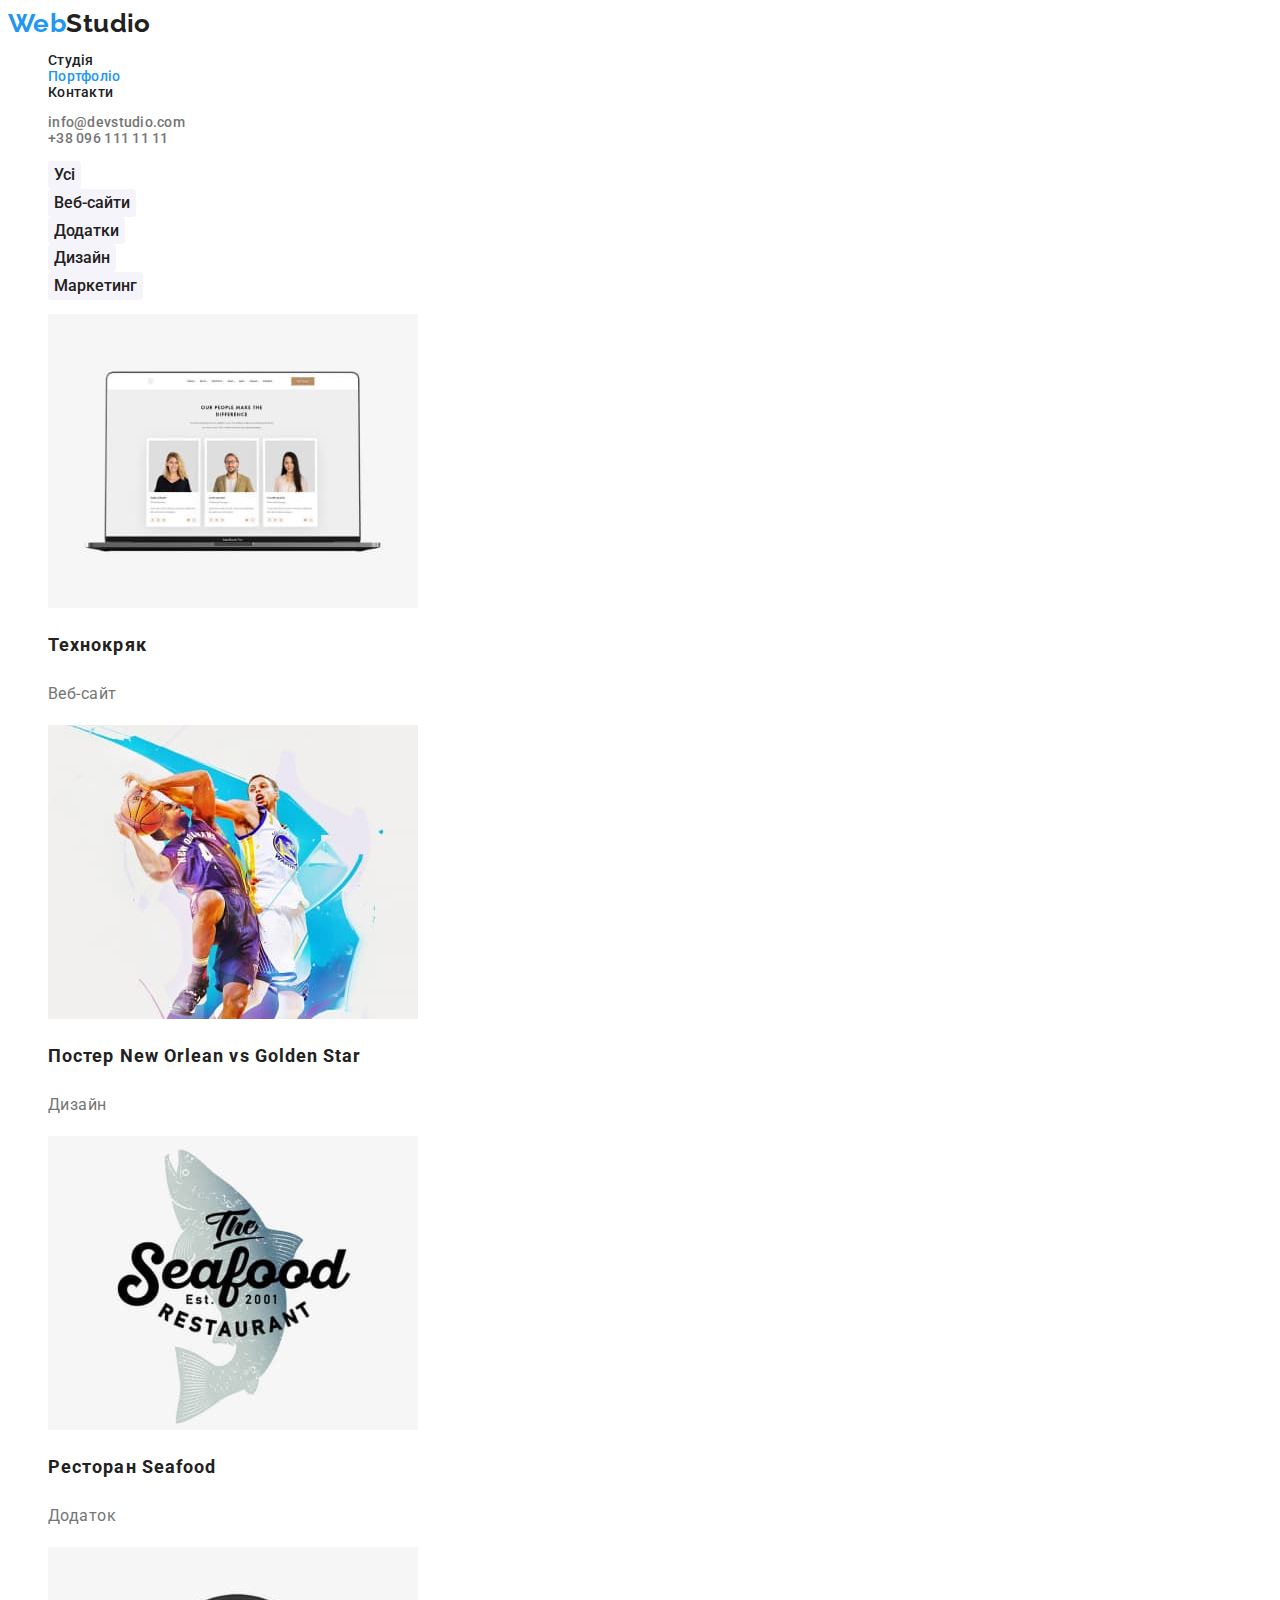
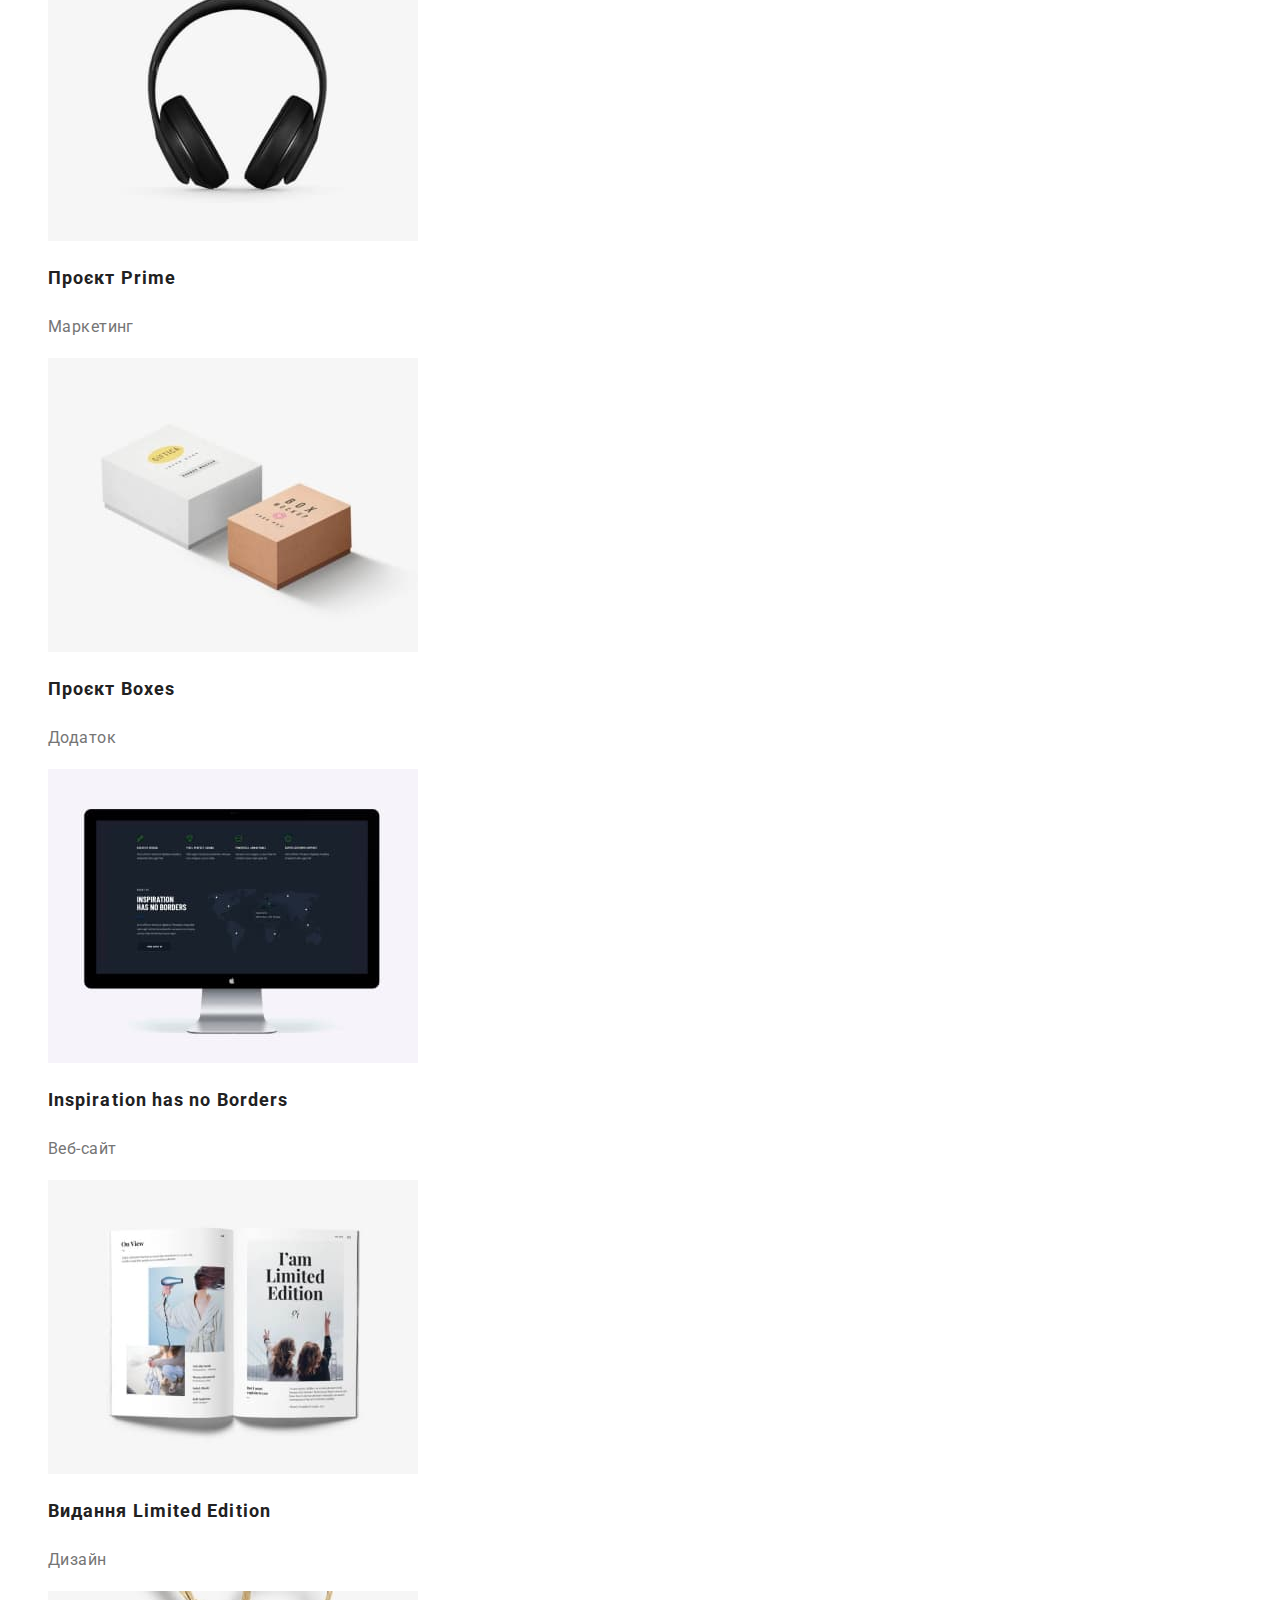
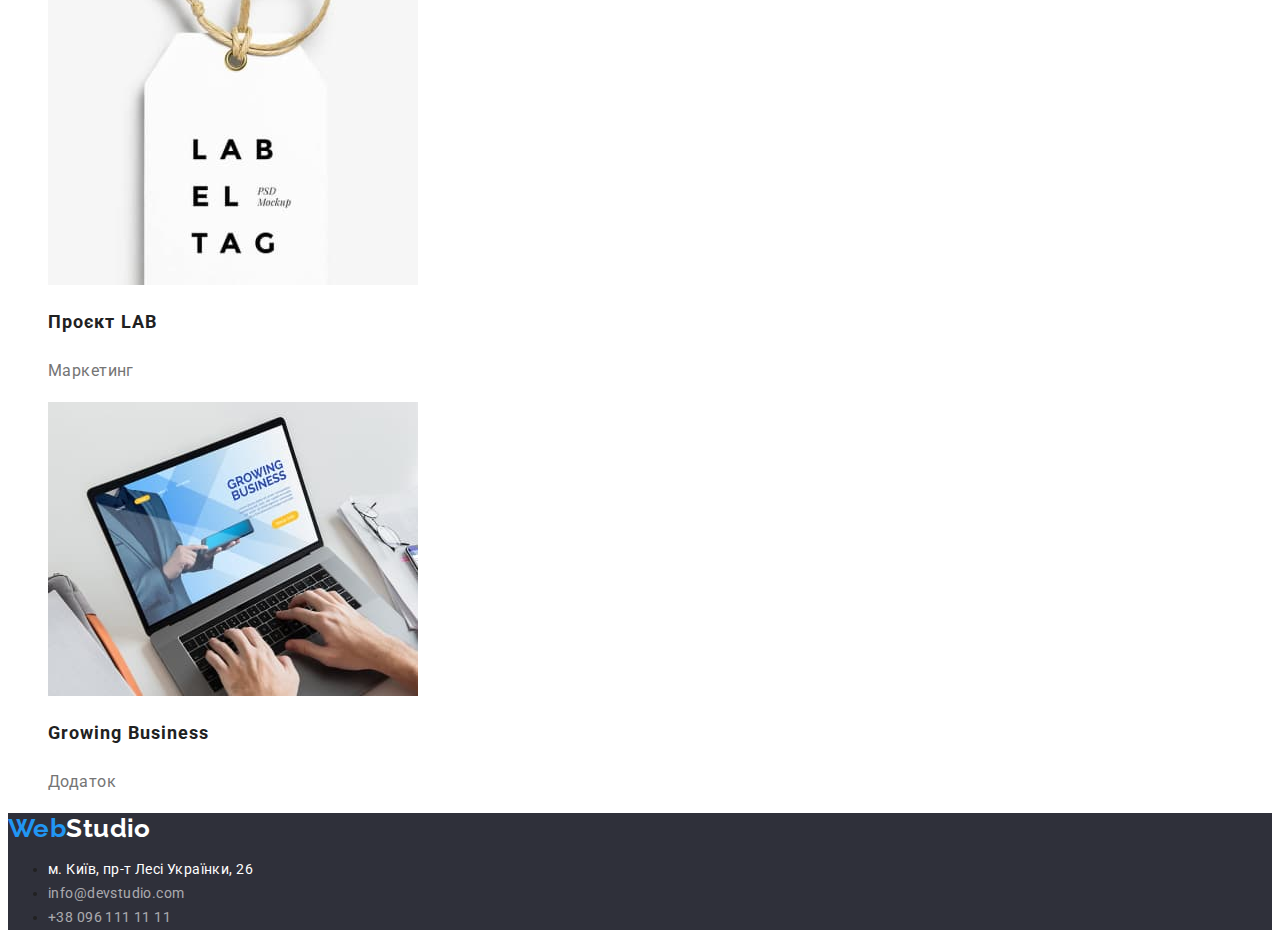
==== portfolio.html @ 31caed01 "Initial commit" ====
<!DOCTYPE html>
<html lang="uk">
  <head>
    <meta charset="UTF-8" />
    <meta http-equiv="X-UA-Compatible" content="IE=edge" />
    <meta name="viewport" content="width=device-width, initial-scale=1.0" />
    <title>Портфоліо</title>
    <link
      href="https://fonts.googleapis.com/css2?family=Raleway:wght@700&family=Roboto:wght@400;500;700;900&display=swap"
      rel="stylesheet"
    />
    <link rel="stylesheet" href="css/style.css" />
  </head>
  <body>
    <header>
      <nav>
        <a href="#" class="logo"><span class="logo-span">Web</span>Studio</a>
        <ul class="page-nav">
          <li><a href="index.html">Студія</a></li>
          <li><a href="portfolio.html" class="active">Портфоліо</a></li>
          <li><a href="#">Контакти</a></li>
        </ul>
      </nav>
      <ul class="contact-nav">
        <li><a href="mailto:info@devstudio.com" class="email">info@devstudio.com</a></li>
        <li><a href="tel:+380961111111" class="phone">+38 096 111 11 11</a></li>
      </ul>
    </header>
    <main>
      <section class="portfolio">
        <h1 class="title">Портфоліо з роботами</h1>
        <ul class="btns">
          <li><button type="button" class="btn">Усі</button></li>
          <li><button type="button" class="btn">Веб-сайти</button></li>
          <li><button type="button" class="btn">Додатки</button></li>
          <li><button type="button" class="btn">Дизайн</button></li>
          <li><button type="button" class="btn">Маркетинг</button></li>
        </ul>
        <ul class="portfolio-items">
          <li>
            <img src="images/portfolio/portfolio1.jpg" alt="website" width="370" height="294" />
            <h2>Технокряк</h2>
            <p>Веб-сайт</p>
          </li>
          <li>
            <img
              src="images/portfolio/portfolio2.jpg"
              alt="basketball poster"
              width="370"
              height="294"
            />
            <h2>Постер New Orlean vs Golden Star</h2>
            <p>Дизайн</p>
          </li>
          <li>
            <img src="images/portfolio/portfolio3.jpg" alt="app seafood" width="370" height="294" />
            <h2>Ресторан Seafood</h2>
            <p>Додаток</p>
          </li>
          <li>
            <img
              src="images/portfolio/portfolio4.jpg"
              alt="marketing project prime"
              width="370"
              height="294"
            />
            <h2>Проєкт Prime</h2>
            <p>Маркетинг</p>
          </li>
          <li>
            <img src="images/portfolio/portfolio5.jpg" alt="app boxes" width="370" height="294" />
            <h2>Проєкт Boxes</h2>
            <p>Додаток</p>
          </li>
          <li>
            <img
              src="images/portfolio/portfolio6.jpg"
              alt="website on screen"
              width="370"
              height="294"
            />
            <h2>Inspiration has no Borders</h2>
            <p>Веб-сайт</p>
          </li>
          <li>
            <img
              src="images/portfolio/portfolio7.jpg"
              alt="magazine design"
              width="370"
              height="294"
            />
            <h2>Видання Limited Edition</h2>
            <p>Дизайн</p>
          </li>
          <li>
            <img
              src="images/portfolio/portfolio8.jpg"
              alt="marketing project lab"
              width="370"
              height="294"
            />
            <h2>Проєкт LAB</h2>
            <p>Маркетинг</p>
          </li>
          <li>
            <img
              src="images/portfolio/portfolio9.jpg"
              alt="app for business"
              width="370"
              height="294"
            />
            <h2>Growing Business</h2>
            <p>Додаток</p>
          </li>
        </ul>
      </section>
    </main>
    <footer class="page-footer">
      <a href="#" class="logo"><span class="logo-span">Web</span>Studio</a>
      <address>
        <ul>
          <li>
            <a href="#" class="address">м. Київ, пр-т Лесі Українки, 26</a>
          </li>
          <li>
            <a href="mailto:info@devstudio.com" class="email">info@devstudio.com</a>
          </li>
          <li>
            <a href="tel:+380961111111" class="phone">+38 096 111 11 11</a>
          </li>
        </ul>
      </address>
    </footer>
  </body>
</html>
---- css/style.css ----
:root {
    --main-color: #2196F3;
    --page-color: #212121;
    --page-light-color: #757575;
    --page-white-color: #FFFFFF;
    --dark-bg: #2F303A;
    --light-bg: #F5F4FA;

}
body {
    font-family: 'Roboto', sans-serif;
    color: var(--page-color);
    font-size: 14px;
    line-height: 1.14;
    letter-spacing: 0.03em;
}

.logo {
    font-family: 'Raleway', sans-serif;
    font-weight: 700;
    font-size: 26px;
    line-height: 1.19;
    text-decoration: none;
    cursor: pointer;
    color: var(--page-color)
} 
.logo > .logo-span {
    color: var(--main-color);
}

.page-nav, .contact-nav {
    list-style: none;
}

.page-nav a {
    font-weight: 500;
    letter-spacing: 0.02em;
    text-decoration: none;
    cursor: pointer;
    color: var(--page-color);
}

.page-nav a:hover {
    color: var(--main-color);
}
.page-nav a:focus {
    color: var(--main-color);
}

.page-nav .active {
    color: var(--main-color);
}

.contact-nav .email {
    font-weight: 500;
    letter-spacing: 0.02em;
    color: var(--page-light-color);
    text-decoration: none;
    cursor: pointer;
}

.contact-nav .phone {
    font-weight: 500;
    letter-spacing: 0.02em;
    color: var(--page-light-color);
    text-decoration: none;
    cursor: pointer;
}

.contact-nav a:hover {
    color: var(--main-color);
}

.contact-nav a:focus {
    color: var(--main-color);
}

.service {
    background: var(--dark-bg);
}

.service .title {
    font-weight: 900;
    font-size: 44px;
    line-height: 1.36;
    text-align: center;
    letter-spacing: 0.06em;
    text-transform: uppercase;
    color: var(--page-white-color);
}

.service .btn {
    font-family: Roboto, sans-serif;
    width: 216px;
    height: 50px;    
    background: var(--main-color);
    box-shadow: 0px 4px 4px rgba(0, 0, 0, 0.15);
    border-radius: 4px;
    font-weight: 700;
    font-size: 16px;
    line-height: 1.88;
    text-align: center;
    letter-spacing: 0.06em;
    color: var(--page-white-color);
}

.benefits .title {
    display: none;
}
.benefits .subtitle{
    font-weight: 700;
    font-size: 14px;
    text-transform: uppercase;
}
.benefits p {
    line-height: 1.71;  
    color: var(--page-light-color);
}

.benefits .list, .actions .list, .team .list {
    list-style: none;
}

.actions .title {
    font-weight: 700;
    font-size: 36px;
    line-height: 1.67;
    text-align: center;
}

.team {
    background: var(--light-bg);
}

.team .title {
    font-weight: 700;
    font-size: 36px;
    line-height: 1.67;
    text-align: center;
}
.team .subtitle {
    font-weight: 500;
    font-size: 16px;
    line-height: 1.19;  
    text-align: center;
}

.team p {
    font-size: 16px;
    line-height: 1.19;
    color: var(--page-light-color);
    text-align: center;
}

.page-footer {
    background: var(--dark-bg);
}

.page-footer .logo {
    font-weight: 700;
    font-size: 26px;
    line-height: 1.19;
    color: var(--page-white-color);
}

.page-footer .address {
    line-height: 1.71;
    color: var(--page-white-color);
    font-style: normal;
    text-decoration: none;
}

.page-footer .email, .page-footer .phone {
    font-weight: 400;
    line-height: 1.71;
    color: rgba(255, 255, 255, 0.6);
    font-style: normal;
    text-decoration: none;
}

.page-footer .address:hover, .page-footer .email:hover,
.page-footer .phone:hover {
    color: var(--main-color);
} 

.page-footer .address:focus,
.page-footer .email:focus,
.page-footer .phone:focus {
    color: var(--main-color);
}

.portfolio .title {
    display: none;
}

.btns, .portfolio-items {
    list-style: none;
}

.btns .btn {
    font-family: 'Roboto', sans-serif;
    background: var(--light-bg);
    border-radius: 4px;
    border: none;
    font-weight: 500;
    font-size: 16px;
    line-height: 1.62;
    text-align: center;  
    color: var(--page-color);
    cursor: pointer;
}

.btns .btn:hover, .btns .btn:focus {
    background: var(--main-color);
    color: var(--page-white-color);
}

.portfolio-items h2{ 
    font-weight: 700;
    font-size: 18px;
    line-height: 2;
    letter-spacing: 0.06em;   
} 

.portfolio-items p {
    font-size: 16px;
    line-height: 1.88;   
    color: var(--page-light-color);
}
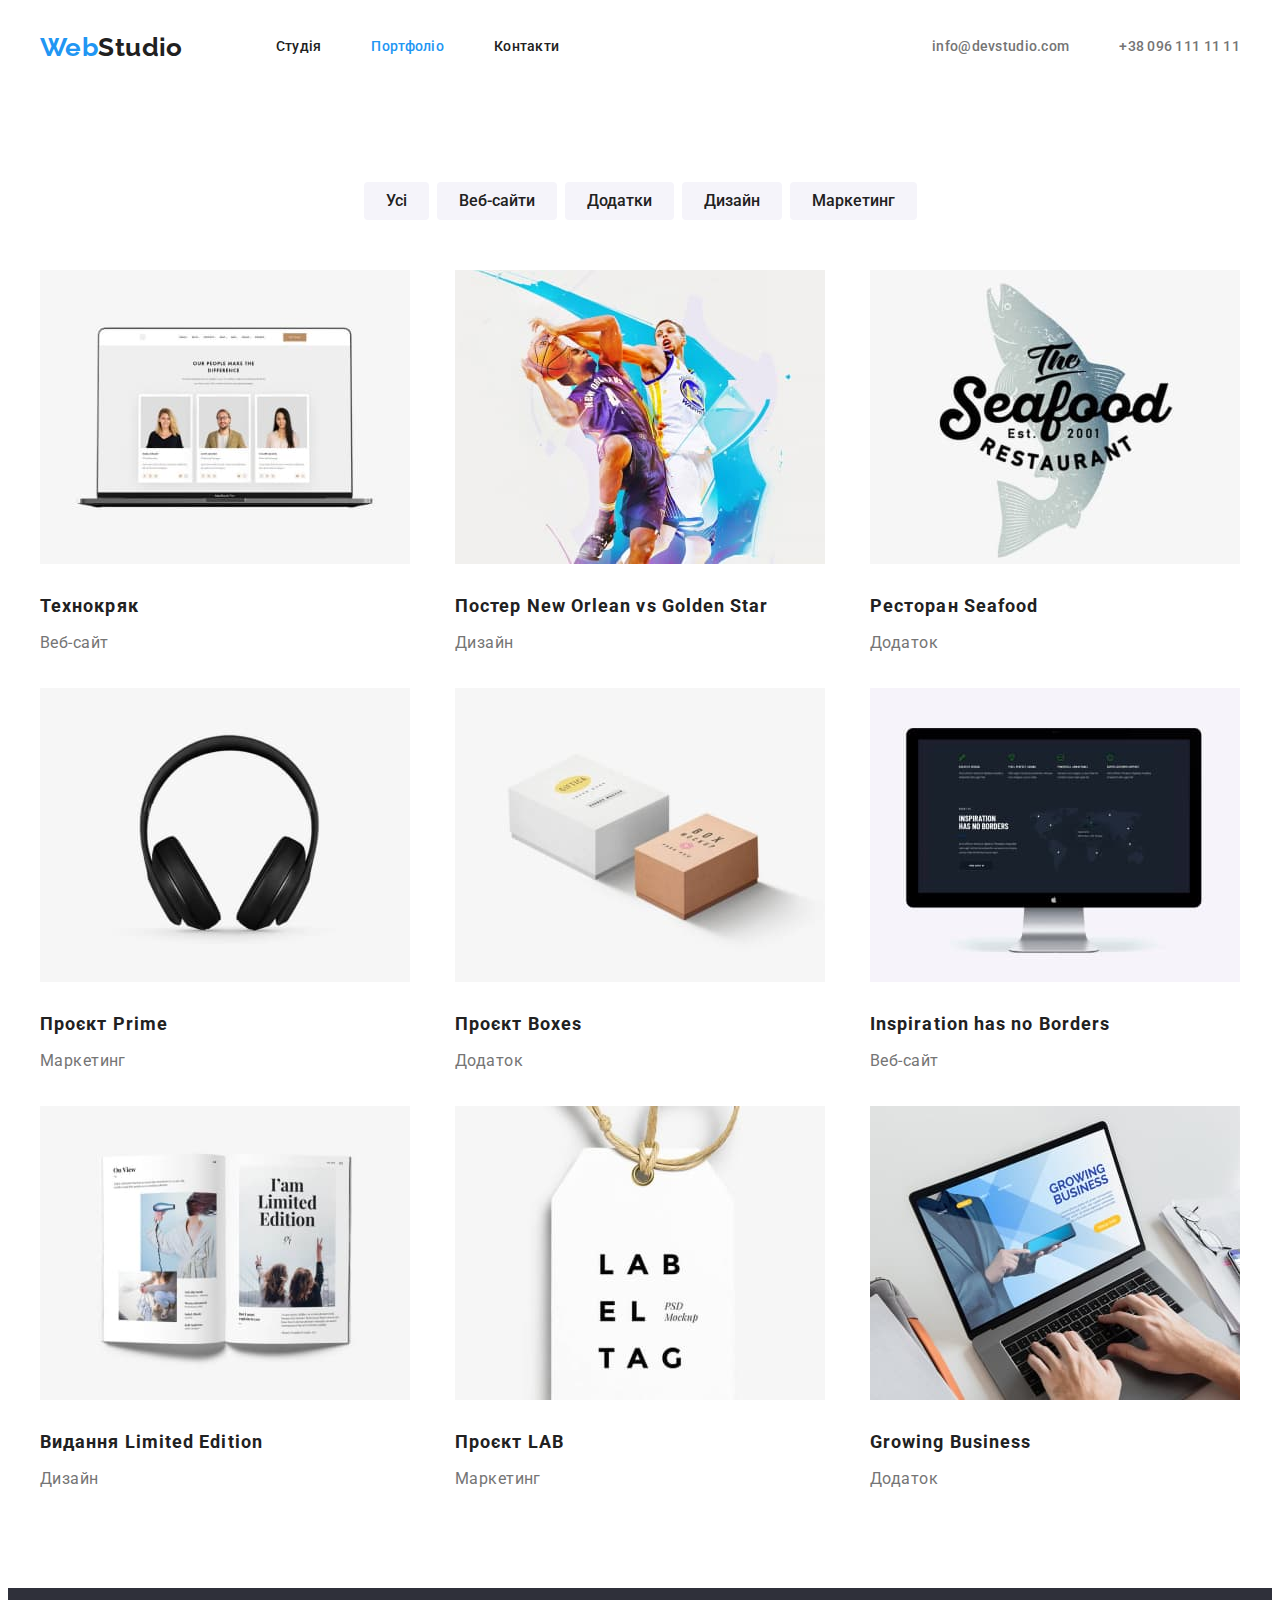
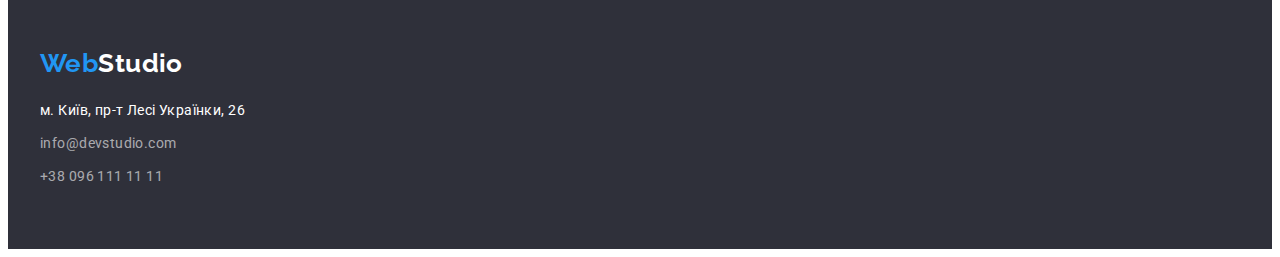
==== commit 455ed4fb: "homework 03" ====
--- a/portfolio.html
+++ b/portfolio.html
@@ -9,127 +9,146 @@
       href="https://fonts.googleapis.com/css2?family=Raleway:wght@700&family=Roboto:wght@400;500;700;900&display=swap"
       rel="stylesheet"
     />
+    <link
+      rel="stylesheet"
+      href="https://cdnjs.cloudflare.com/ajax/libs/modern-normalize/1.1.0/modern-normalize.min.css"
+      integrity="sha512-wpPYUAdjBVSE4KJnH1VR1HeZfpl1ub8YT/NKx4PuQ5NmX2tKuGu6U/JRp5y+Y8XG2tV+wKQpNHVUX03MfMFn9Q=="
+      crossorigin="anonymous"
+      referrerpolicy="no-referrer"
+    />
     <link rel="stylesheet" href="css/style.css" />
   </head>
   <body>
-    <header>
-      <nav>
-        <a href="#" class="logo"><span class="logo-span">Web</span>Studio</a>
-        <ul class="page-nav">
-          <li><a href="index.html">Студія</a></li>
-          <li><a href="portfolio.html" class="active">Портфоліо</a></li>
-          <li><a href="#">Контакти</a></li>
+    <header class="page-header">
+      <div class="container wrapper-nav">
+        <nav class="menu">
+          <a href="#" class="logo"><span class="logo-span">Web</span>Studio</a>
+          <ul class="page-nav">
+            <li class="item-nav"><a href="index.html">Студія</a></li>
+            <li class="item-nav"><a href="portfolio.html" class="active">Портфоліо</a></li>
+            <li class="item-nav"><a href="#">Контакти</a></li>
+          </ul>
+        </nav>
+        <ul class="contact-nav">
+          <li><a href="mailto:info@devstudio.com" class="email">info@devstudio.com</a></li>
+          <li><a href="tel:+380961111111" class="phone">+38 096 111 11 11</a></li>
         </ul>
-      </nav>
-      <ul class="contact-nav">
-        <li><a href="mailto:info@devstudio.com" class="email">info@devstudio.com</a></li>
-        <li><a href="tel:+380961111111" class="phone">+38 096 111 11 11</a></li>
-      </ul>
+      </div>
     </header>
+
     <main>
-      <section class="portfolio">
-        <h1 class="title">Портфоліо з роботами</h1>
-        <ul class="btns">
-          <li><button type="button" class="btn">Усі</button></li>
-          <li><button type="button" class="btn">Веб-сайти</button></li>
-          <li><button type="button" class="btn">Додатки</button></li>
-          <li><button type="button" class="btn">Дизайн</button></li>
-          <li><button type="button" class="btn">Маркетинг</button></li>
-        </ul>
-        <ul class="portfolio-items">
-          <li>
-            <img src="images/portfolio/portfolio1.jpg" alt="website" width="370" height="294" />
-            <h2>Технокряк</h2>
-            <p>Веб-сайт</p>
-          </li>
-          <li>
-            <img
-              src="images/portfolio/portfolio2.jpg"
-              alt="basketball poster"
-              width="370"
-              height="294"
-            />
-            <h2>Постер New Orlean vs Golden Star</h2>
-            <p>Дизайн</p>
-          </li>
-          <li>
-            <img src="images/portfolio/portfolio3.jpg" alt="app seafood" width="370" height="294" />
-            <h2>Ресторан Seafood</h2>
-            <p>Додаток</p>
-          </li>
-          <li>
-            <img
-              src="images/portfolio/portfolio4.jpg"
-              alt="marketing project prime"
-              width="370"
-              height="294"
-            />
-            <h2>Проєкт Prime</h2>
-            <p>Маркетинг</p>
-          </li>
-          <li>
-            <img src="images/portfolio/portfolio5.jpg" alt="app boxes" width="370" height="294" />
-            <h2>Проєкт Boxes</h2>
-            <p>Додаток</p>
-          </li>
-          <li>
-            <img
-              src="images/portfolio/portfolio6.jpg"
-              alt="website on screen"
-              width="370"
-              height="294"
-            />
-            <h2>Inspiration has no Borders</h2>
-            <p>Веб-сайт</p>
-          </li>
-          <li>
-            <img
-              src="images/portfolio/portfolio7.jpg"
-              alt="magazine design"
-              width="370"
-              height="294"
-            />
-            <h2>Видання Limited Edition</h2>
-            <p>Дизайн</p>
-          </li>
-          <li>
-            <img
-              src="images/portfolio/portfolio8.jpg"
-              alt="marketing project lab"
-              width="370"
-              height="294"
-            />
-            <h2>Проєкт LAB</h2>
-            <p>Маркетинг</p>
-          </li>
-          <li>
-            <img
-              src="images/portfolio/portfolio9.jpg"
-              alt="app for business"
-              width="370"
-              height="294"
-            />
-            <h2>Growing Business</h2>
-            <p>Додаток</p>
-          </li>
-        </ul>
+      <section class="portfolio section">
+        <div class="container">
+          <h1 class="title">Портфоліо з роботами</h1>
+          <ul class="btns">
+            <li><button type="button" class="btn">Усі</button></li>
+            <li><button type="button" class="btn">Веб-сайти</button></li>
+            <li><button type="button" class="btn">Додатки</button></li>
+            <li><button type="button" class="btn">Дизайн</button></li>
+            <li><button type="button" class="btn">Маркетинг</button></li>
+          </ul>
+          <ul class="portfolio-items">
+            <li>
+              <img src="images/portfolio/portfolio1.jpg" alt="website" width="370" height="294" />
+              <h2>Технокряк</h2>
+              <p>Веб-сайт</p>
+            </li>
+            <li>
+              <img
+                src="images/portfolio/portfolio2.jpg"
+                alt="basketball poster"
+                width="370"
+                height="294"
+              />
+              <h2>Постер New Orlean vs Golden Star</h2>
+              <p>Дизайн</p>
+            </li>
+            <li>
+              <img
+                src="images/portfolio/portfolio3.jpg"
+                alt="app seafood"
+                width="370"
+                height="294"
+              />
+              <h2>Ресторан Seafood</h2>
+              <p>Додаток</p>
+            </li>
+            <li>
+              <img
+                src="images/portfolio/portfolio4.jpg"
+                alt="marketing project prime"
+                width="370"
+                height="294"
+              />
+              <h2>Проєкт Prime</h2>
+              <p>Маркетинг</p>
+            </li>
+            <li>
+              <img src="images/portfolio/portfolio5.jpg" alt="app boxes" width="370" height="294" />
+              <h2>Проєкт Boxes</h2>
+              <p>Додаток</p>
+            </li>
+            <li>
+              <img
+                src="images/portfolio/portfolio6.jpg"
+                alt="website on screen"
+                width="370"
+                height="294"
+              />
+              <h2>Inspiration has no Borders</h2>
+              <p>Веб-сайт</p>
+            </li>
+            <li>
+              <img
+                src="images/portfolio/portfolio7.jpg"
+                alt="magazine design"
+                width="370"
+                height="294"
+              />
+              <h2>Видання Limited Edition</h2>
+              <p>Дизайн</p>
+            </li>
+            <li>
+              <img
+                src="images/portfolio/portfolio8.jpg"
+                alt="marketing project lab"
+                width="370"
+                height="294"
+              />
+              <h2>Проєкт LAB</h2>
+              <p>Маркетинг</p>
+            </li>
+            <li>
+              <img
+                src="images/portfolio/portfolio9.jpg"
+                alt="app for business"
+                width="370"
+                height="294"
+              />
+              <h2>Growing Business</h2>
+              <p>Додаток</p>
+            </li>
+          </ul>
+        </div>
       </section>
     </main>
     <footer class="page-footer">
-      <a href="#" class="logo"><span class="logo-span">Web</span>Studio</a>
-      <address>
-        <ul>
-          <li>
-            <a href="#" class="address">м. Київ, пр-т Лесі Українки, 26</a>
-          </li>
-          <li>
-            <a href="mailto:info@devstudio.com" class="email">info@devstudio.com</a>
-          </li>
-          <li>
-            <a href="tel:+380961111111" class="phone">+38 096 111 11 11</a>
-          </li>
-        </ul>
-      </address>
+      <div class="container">
+        <a href="#" class="logo"><span class="logo-span">Web</span>Studio</a>
+        <address>
+          <ul class="list">
+            <li class="item">
+              <a href="#" class="address">м. Київ, пр-т Лесі Українки, 26</a>
+            </li>
+            <li class="item">
+              <a href="mailto:info@devstudio.com" class="email">info@devstudio.com</a>
+            </li>
+            <li class="item">
+              <a href="tel:+380961111111" class="phone">+38 096 111 11 11</a>
+            </li>
+          </ul>
+        </address>
+      </div>
     </footer>
   </body>
 </html>
--- a/css/style.css
+++ b/css/style.css
@@ -15,6 +15,38 @@
     letter-spacing: 0.03em;
 }
 
+h1, h2, h3, h4, h5, h6, p, ul {
+    margin: 0;
+    padding: 0;
+}
+
+.container {
+    margin: 0 auto;
+    width: 1200px;
+    padding-left: 15px;
+    padding-right: 15px;
+}
+
+.section {
+    padding-top: 94px;
+    padding-bottom: 94px;
+}
+
+.page-header {
+    padding-top: 24px;
+    padding-bottom: 25px;
+}
+
+.wrapper-nav {
+    display: flex;
+    align-items: center;
+}
+
+.menu {
+    display: flex;
+    align-items: center;
+}
+
 .logo {
     font-family: 'Raleway', sans-serif;
     font-weight: 700;
@@ -22,14 +54,27 @@
     line-height: 1.19;
     text-decoration: none;
     cursor: pointer;
-    color: var(--page-color)
+    color: var(--page-color);
+    margin-right: 93px;
 } 
 .logo > .logo-span {
     color: var(--main-color);
 }
 
-.page-nav, .contact-nav {
-    list-style: none;
+.page-nav {
+    list-style: none;
+    display: flex;
+
+}
+
+.page-nav .item-nav:not(:last-child) {
+    margin-right: 50px;
+}
+
+.contact-nav {
+    list-style: none;
+    display: flex;
+    margin-left: auto;
 }
 
 .page-nav a {
@@ -52,6 +97,8 @@
 }
 
 .contact-nav .email {
+    margin-right: 50px;
+
     font-weight: 500;
     letter-spacing: 0.02em;
     color: var(--page-light-color);
@@ -76,10 +123,16 @@
 }
 
 .service {
+    padding-top: 200px;
+    padding-bottom: 200px;
     background: var(--dark-bg);
 }
 
 .service .title {
+    width: 696px;
+    margin: 0 auto;
+    margin-bottom: 30px;
+
     font-weight: 900;
     font-size: 44px;
     line-height: 1.36;
@@ -90,11 +143,14 @@
 }
 
 .service .btn {
+    display: block;
+    margin: 0 auto;
+    padding: 10px 32px;
+
     font-family: Roboto, sans-serif;
-    width: 216px;
-    height: 50px;    
     background: var(--main-color);
     box-shadow: 0px 4px 4px rgba(0, 0, 0, 0.15);
+    border: none;
     border-radius: 4px;
     font-weight: 700;
     font-size: 16px;
@@ -107,7 +163,20 @@
 .benefits .title {
     display: none;
 }
+
+.benefits .list {
+    display: flex;
+    justify-content: space-between;
+    list-style: none;
+}
+
+.benefits li {
+    width: 270px;
+}
+
 .benefits .subtitle{
+    margin-bottom: 10px;
+
     font-weight: 700;
     font-size: 14px;
     text-transform: uppercase;
@@ -117,28 +186,51 @@
     color: var(--page-light-color);
 }
 
-.benefits .list, .actions .list, .team .list {
-    list-style: none;
+.actions {
+    padding-bottom: 94px;
 }
 
 .actions .title {
+    margin-bottom: 50px;
+
     font-weight: 700;
     font-size: 36px;
     line-height: 1.67;
     text-align: center;
 }
 
+.actions .list {
+    list-style: none;
+    display: flex;
+    justify-content: space-between;
+}
+
 .team {
     background: var(--light-bg);
 }
 
 .team .title {
+    margin-bottom: 50px;
+
     font-weight: 700;
     font-size: 36px;
     line-height: 1.67;
     text-align: center;
 }
+
+.team .list {
+    list-style: none;
+    display: flex;
+    justify-content: space-between;
+}
+
+.team li {
+    width: 270px;
+}
+
 .team .subtitle {
+    margin-top: 30px;
+
     font-weight: 500;
     font-size: 16px;
     line-height: 1.19;  
@@ -146,6 +238,7 @@
 }
 
 .team p {
+    margin-top: 10px;
     font-size: 16px;
     line-height: 1.19;
     color: var(--page-light-color);
@@ -153,14 +246,27 @@
 }
 
 .page-footer {
+    padding-top: 60px;
+    padding-bottom: 60px;
     background: var(--dark-bg);
 }
 
+.page-footer .list {
+    list-style: none;
+}
+
 .page-footer .logo {
+    display: inline-block;
+    margin-bottom: 20px;
+
     font-weight: 700;
     font-size: 26px;
     line-height: 1.19;
     color: var(--page-white-color);
+}
+
+.page-footer .item:not(:last-child) {
+    margin-bottom: 9px;
 }
 
 .page-footer .address {
@@ -193,12 +299,21 @@
     display: none;
 }
 
-.btns, .portfolio-items {
-    list-style: none;
+.btns {
+    margin-bottom: 50px;
+    list-style: none;
+    display: flex;
+    justify-content: center;
+}
+
+.btns li:not(:last-child) {
+    margin-right: 8px;
 }
 
 .btns .btn {
     font-family: 'Roboto', sans-serif;
+    padding: 6px 22px;
+
     background: var(--light-bg);
     border-radius: 4px;
     border: none;
@@ -215,7 +330,16 @@
     color: var(--page-white-color);
 }
 
+.portfolio-items {
+    list-style: none;
+    display: flex;
+    flex-wrap: wrap;
+    justify-content: space-between;
+}
+
 .portfolio-items h2{ 
+    margin-top: 20px;
+
     font-weight: 700;
     font-size: 18px;
     line-height: 2;
@@ -223,7 +347,13 @@
 } 
 
 .portfolio-items p {
+    margin-top: 4px;
+    
     font-size: 16px;
     line-height: 1.88;   
     color: var(--page-light-color);
+}
+
+.portfolio-items li:not(:nth-last-child(-n + 3)) {
+    margin-bottom: 30px;
 }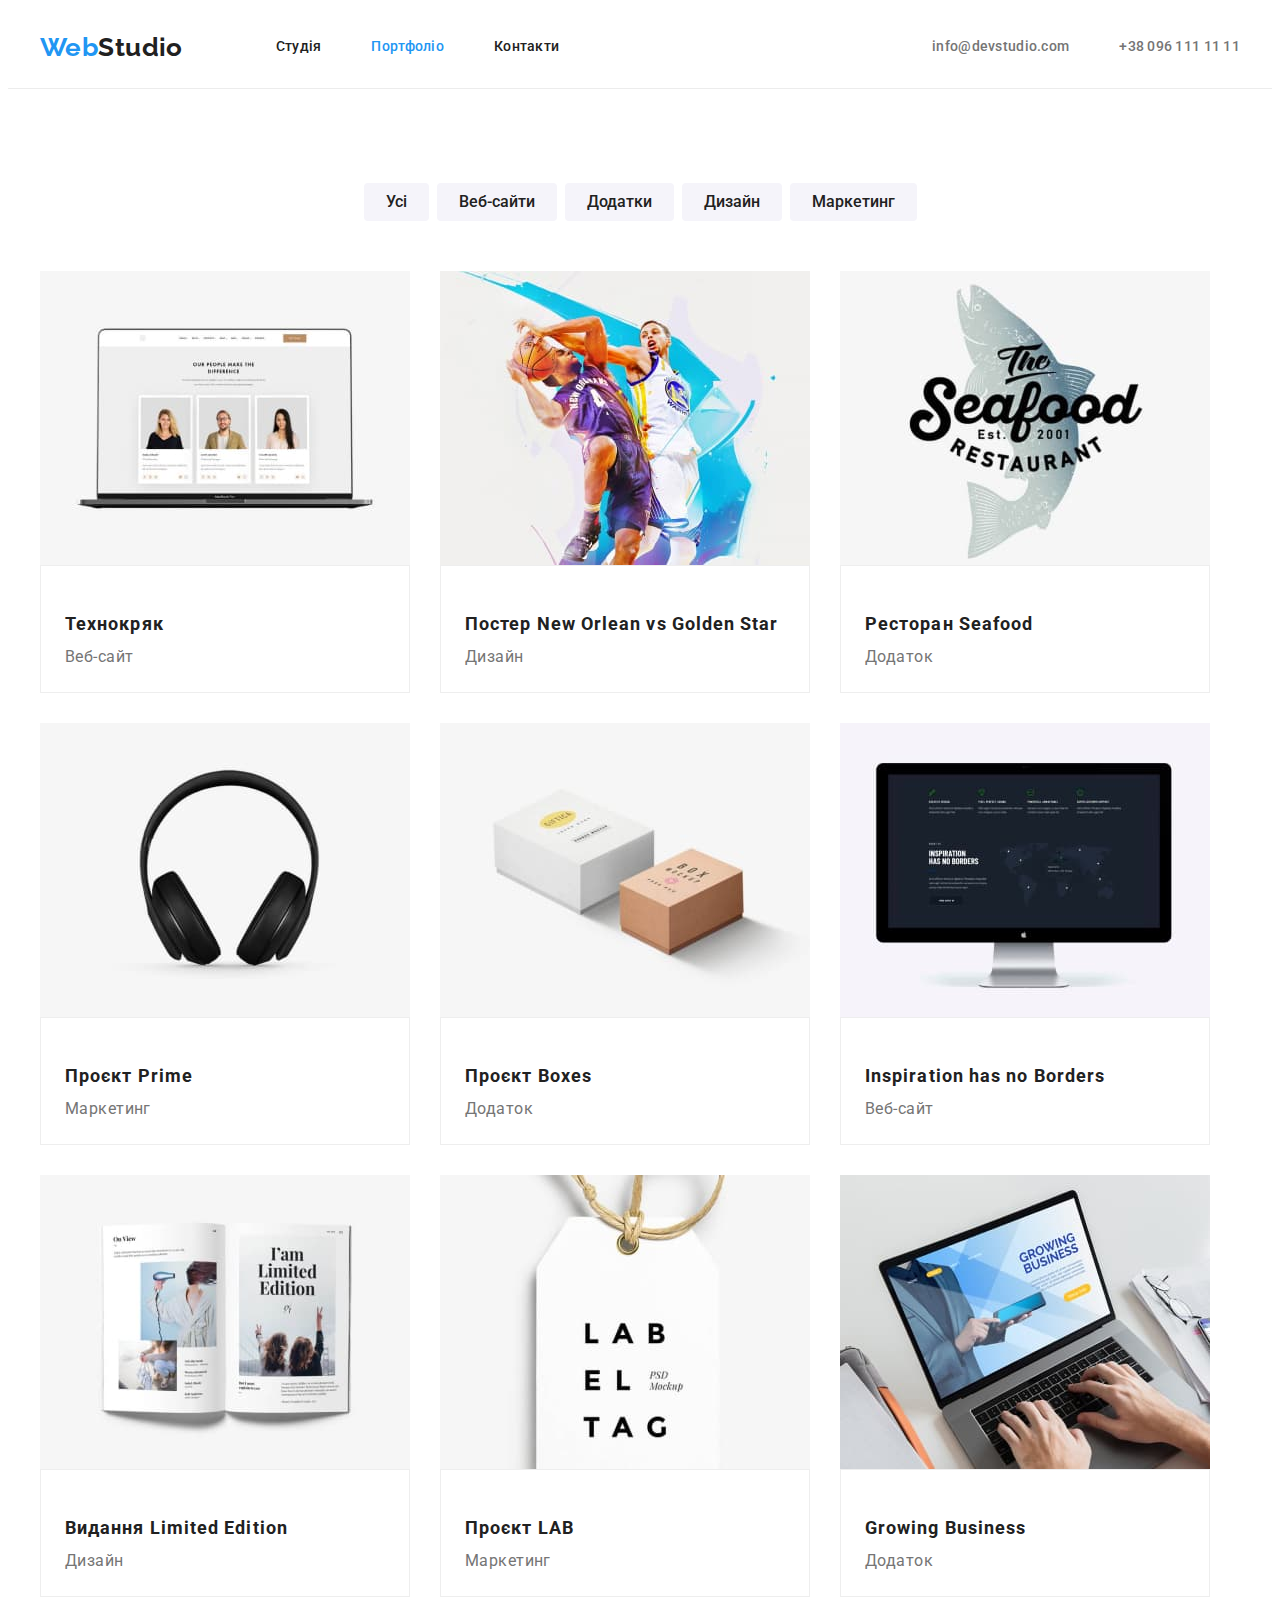
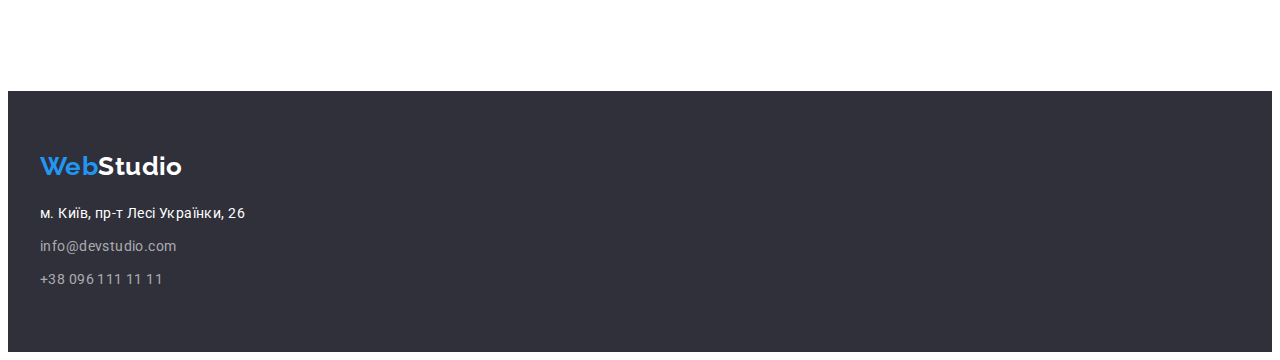
==== commit 255ae1ca: "added homework correction" ====
--- a/portfolio.html
+++ b/portfolio.html
@@ -50,8 +50,10 @@
           <ul class="portfolio-items">
             <li>
               <img src="images/portfolio/portfolio1.jpg" alt="website" width="370" height="294" />
-              <h2>Технокряк</h2>
-              <p>Веб-сайт</p>
+              <div class="wrapper">
+                <h2>Технокряк</h2>
+                <p>Веб-сайт</p>
+              </div>
             </li>
             <li>
               <img
@@ -60,8 +62,10 @@
                 width="370"
                 height="294"
               />
-              <h2>Постер New Orlean vs Golden Star</h2>
-              <p>Дизайн</p>
+              <div class="wrapper">
+                <h2>Постер New Orlean vs Golden Star</h2>
+                <p>Дизайн</p>
+              </div>
             </li>
             <li>
               <img
@@ -70,8 +74,10 @@
                 width="370"
                 height="294"
               />
-              <h2>Ресторан Seafood</h2>
-              <p>Додаток</p>
+              <div class="wrapper">
+                <h2>Ресторан Seafood</h2>
+                <p>Додаток</p>
+              </div>
             </li>
             <li>
               <img
@@ -80,13 +86,17 @@
                 width="370"
                 height="294"
               />
-              <h2>Проєкт Prime</h2>
-              <p>Маркетинг</p>
+              <div class="wrapper">
+                <h2>Проєкт Prime</h2>
+                <p>Маркетинг</p>
+              </div>
             </li>
             <li>
               <img src="images/portfolio/portfolio5.jpg" alt="app boxes" width="370" height="294" />
-              <h2>Проєкт Boxes</h2>
-              <p>Додаток</p>
+              <div class="wrapper">
+                <h2>Проєкт Boxes</h2>
+                <p>Додаток</p>
+              </div>
             </li>
             <li>
               <img
@@ -95,8 +105,10 @@
                 width="370"
                 height="294"
               />
-              <h2>Inspiration has no Borders</h2>
-              <p>Веб-сайт</p>
+              <div class="wrapper">
+                <h2>Inspiration has no Borders</h2>
+                <p>Веб-сайт</p>
+              </div>
             </li>
             <li>
               <img
@@ -105,8 +117,10 @@
                 width="370"
                 height="294"
               />
-              <h2>Видання Limited Edition</h2>
-              <p>Дизайн</p>
+              <div class="wrapper">
+                <h2>Видання Limited Edition</h2>
+                <p>Дизайн</p>
+              </div>
             </li>
             <li>
               <img
@@ -115,8 +129,10 @@
                 width="370"
                 height="294"
               />
-              <h2>Проєкт LAB</h2>
-              <p>Маркетинг</p>
+              <div class="wrapper">
+                <h2>Проєкт LAB</h2>
+                <p>Маркетинг</p>
+              </div>
             </li>
             <li>
               <img
@@ -125,8 +141,10 @@
                 width="370"
                 height="294"
               />
-              <h2>Growing Business</h2>
-              <p>Додаток</p>
+              <div class="wrapper">
+                <h2>Growing Business</h2>
+                <p>Додаток</p>
+              </div>
             </li>
           </ul>
         </div>
--- a/css/style.css
+++ b/css/style.css
@@ -30,11 +30,13 @@
 .section {
     padding-top: 94px;
     padding-bottom: 94px;
+    
 }
 
 .page-header {
     padding-top: 24px;
     padding-bottom: 25px;
+    border-bottom: 1px solid #ECECEC;
 }
 
 .wrapper-nav {
@@ -205,6 +207,12 @@
     justify-content: space-between;
 }
 
+.actions img {
+    display: block;
+    max-width: 100%;
+    height: auto;
+}
+
 .team {
     background: var(--light-bg);
 }
@@ -226,6 +234,9 @@
 
 .team li {
     width: 270px;
+    background: var(--page-white-color);   
+    box-shadow: 0px 1px 3px rgba(0, 0, 0, 0.12), 0px 1px 1px rgba(0, 0, 0, 0.14), 0px 2px 1px rgba(0, 0, 0, 0.2);
+    border-radius: 0px 0px 4px 4px;
 }
 
 .team .subtitle {
@@ -239,6 +250,8 @@
 
 .team p {
     margin-top: 10px;
+    margin-bottom: 30px;
+
     font-size: 16px;
     line-height: 1.19;
     color: var(--page-light-color);
@@ -334,7 +347,7 @@
     list-style: none;
     display: flex;
     flex-wrap: wrap;
-    justify-content: space-between;
+    gap: 30px;
 }
 
 .portfolio-items h2{ 
@@ -346,14 +359,20 @@
     letter-spacing: 0.06em;   
 } 
 
-.portfolio-items p {
-    margin-top: 4px;
-    
+.portfolio-items img {
+    display: block;
+    max-width: 100%;
+    height: auto;
+}
+
+.portfolio-items .wrapper {
+    padding: 20px 24px;
+    background: var(--page-white-color);
+    border: 1px solid #EEEEEE;
+}
+
+.portfolio-items p {    
     font-size: 16px;
     line-height: 1.88;   
     color: var(--page-light-color);
 }
-
-.portfolio-items li:not(:nth-last-child(-n + 3)) {
-    margin-bottom: 30px;
-}